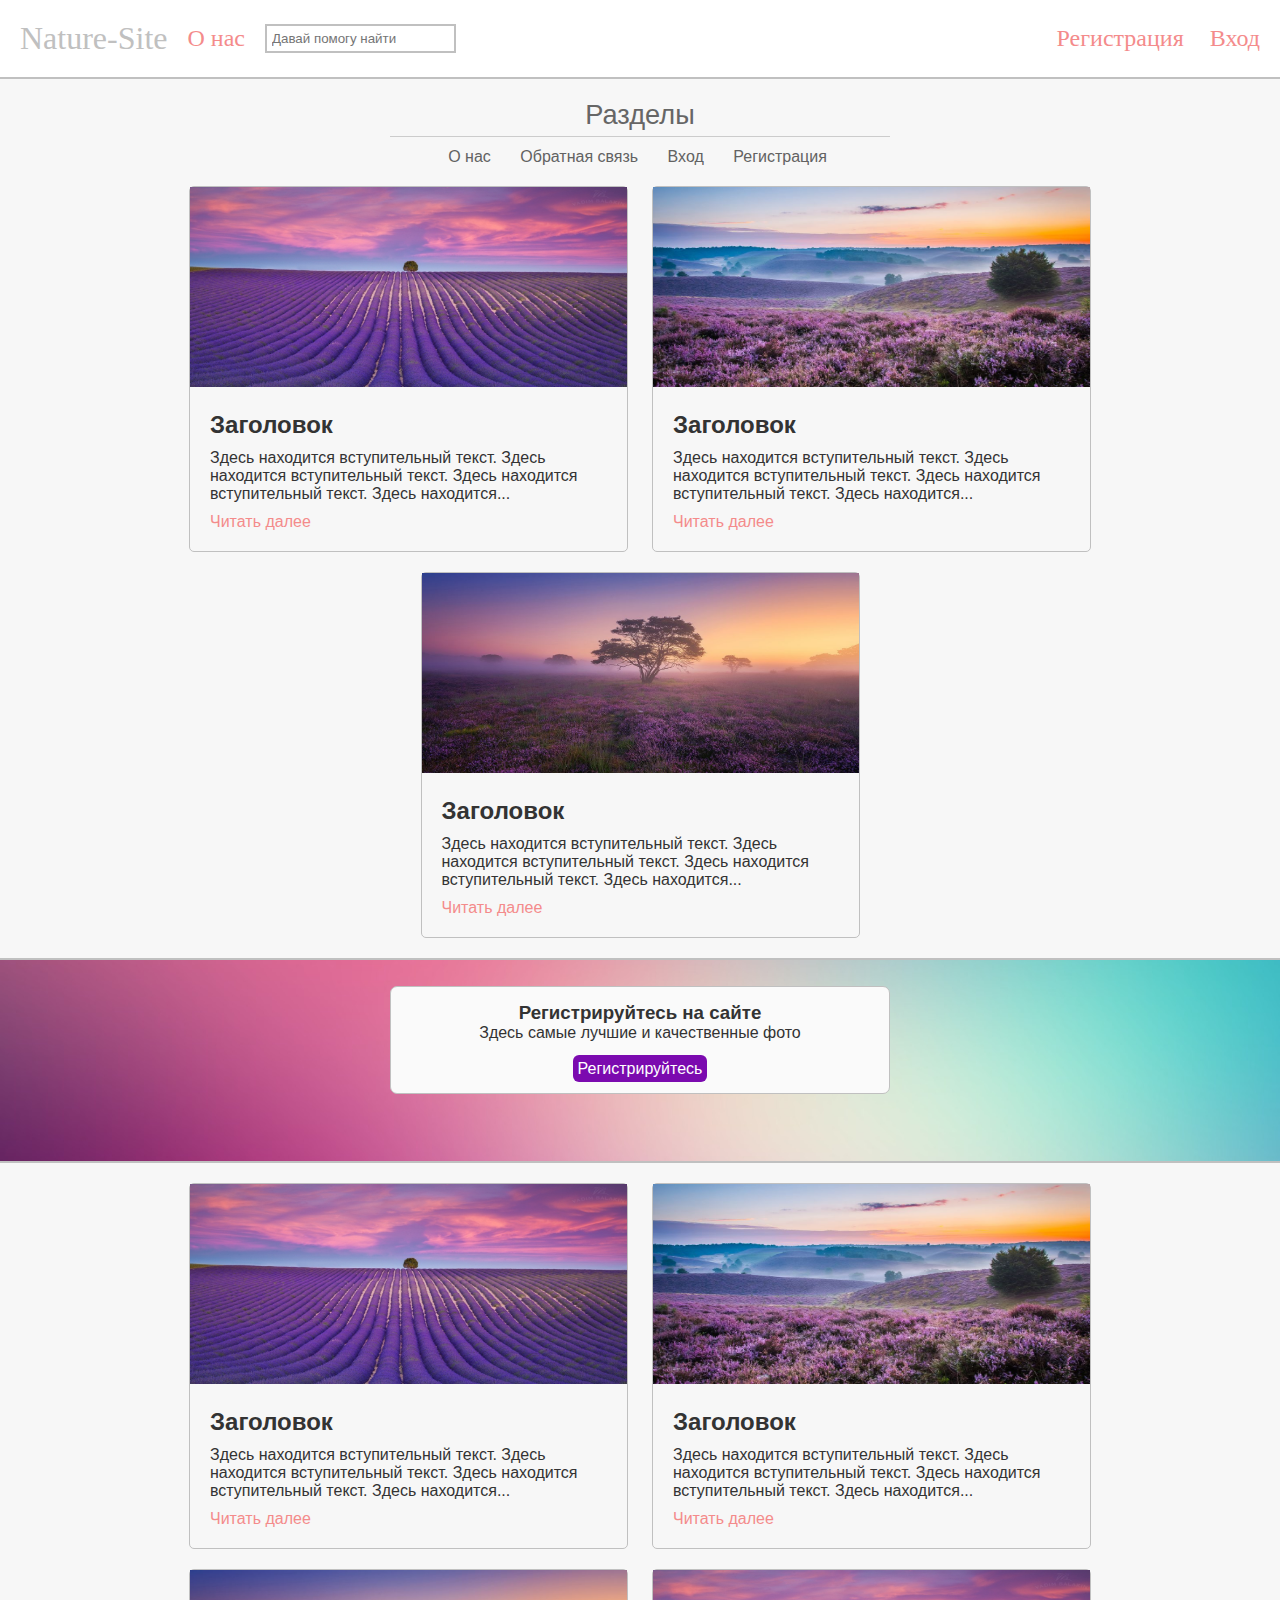
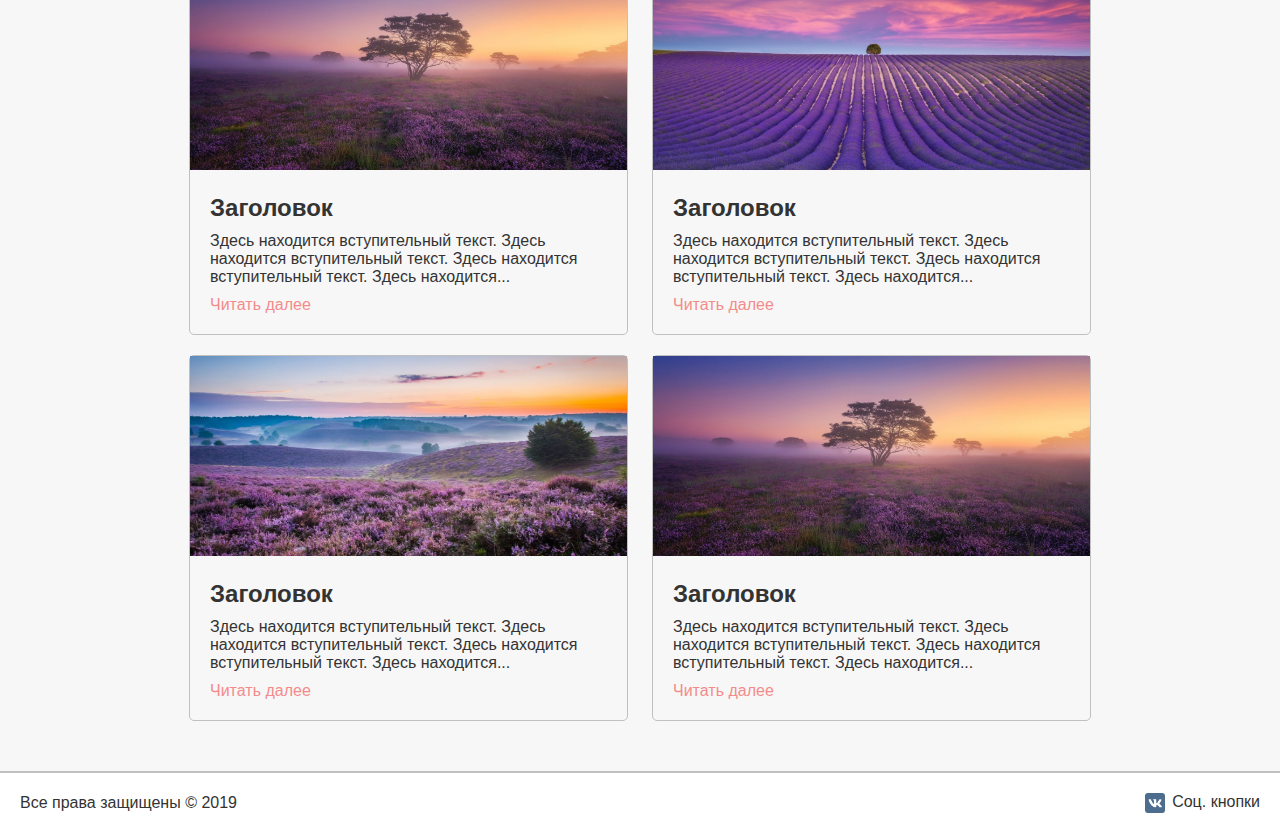
==== index.html @ 9daf1e4a "Add files via upload" ====
<!DOCTYPE HTML>
<html>

<head>
	<title>Nature-Site</title>
	<meta http-equiv="Content-Type" content="text/html" charset="utf-8" />
	<meta name="viewport" content="width=device-width, initial-scale=1">
	<meta name="keywords" content="test, site, website" />
	<meta name="description" contetnt="Этот сайт является пробным" />
	<link href="style.css" rel="stylesheet" type="text/css" />
	<link href="img/star.ico" rel="shortcut icon" type="imagine/x-icon" />
</head>

<body>

	<div class="wrapper">

		<!--ШАПКА-->
		<header class="header">
			<div class="header__left">
				<a href="index.html" title="На главную" id="logo">Nature-Site</a>
				<a href="about.html" title="Информация о нас" class="header__about">О нас</a>
				<input type="search" class="search" placeholder="Давай помогу найти">
			</div>
			<div class="header__right">
				<span class="contact"> <a href="reg.html" title="Зарегестрироваться"> Регистрация </a></span>
				<span class="contact"><a href="auth.html" title="Войти"> Вход </a> </span> </span>
			</div>

		</header>

		<nav class="menu">
			<div class="menu__title">Разделы
				<hr>
			</div>
			<div class="menu__items">
				<a href="about.html">О нас</a>
				<a href="feedback.html">Обратная связь</a>
				<a href="auth.html">Вход</a>
				<a href="reg.html">Регистрация</a>
			</div>
		</nav>


		<div class="main">
			<div class="container">

				<div class="articles">
					<article class="article">
						<img src="img/1.jpg" alt="Изображение" title="Изображение">
						<div class="article__text">
							<h2>Заголовок</h2>
							<p>Здесь находится вступительный текст. Здесь находится вступительный текст. Здесь находится
								вступительный текст. Здесь находится...</p>
							<a href="article.html" title="Посмотреть статью">Читать далее</a>
						</div>
					</article>
					<article class="article">
						<img src="img/2.jpg" alt="Изображение" title="Изображение">
						<div class="article__text">
							<h2>Заголовок</h2>
							<p>Здесь находится вступительный текст. Здесь находится вступительный текст. Здесь находится
								вступительный текст. Здесь находится...</p>
							<a href="article.html" title="Посмотреть статью">Читать далее</a>
						</div>
					</article>
					<article class="article">
						<img src="img/3.jpg" alt="Изображение" title="Изображение">
						<div class="article__text">
							<h2>Заголовок</h2>
							<p>Здесь находится вступительный текст. Здесь находится вступительный текст. Здесь находится
								вступительный текст. Здесь находится...</p>
							<a href="article.html" title="Посмотреть статью">Читать далее</a>
						</div>
					</article>
				</div>
			</div>

			<!--Центральная полоса-->
			<div id="main_soc_block">
				<center>
					<div id="main_soc_block_in">
						<h3>Регистрируйтесь на сайте</h3>
						<p>Здесь самые лучшие и качественные фото </p><br>
						<a href="reg.html" title="Регистрируйтесь">Регистрируйтесь</a>
					</div>
				</center>
				<br><br><br><br>
			</div>

			<!--Конец центральной полосы-->

			<div class="container">
				<div class="articles">
					<article class="article">
						<img src="img/1.jpg" alt="Изображение" title="Изображение">
						<div class="article__text">
							<h2>Заголовок</h2>
							<p>Здесь находится вступительный текст. Здесь находится вступительный текст. Здесь находится
								вступительный текст. Здесь находится...</p>
							<a href="article.html" title="Посмотреть статью">Читать далее</a>
						</div>
					</article>
					<article class="article">
						<img src="img/2.jpg" alt="Изображение" title="Изображение">
						<div class="article__text">
							<h2>Заголовок</h2>
							<p>Здесь находится вступительный текст. Здесь находится вступительный текст. Здесь находится
								вступительный текст. Здесь находится...</p>
							<a href="article.html" title="Посмотреть статью">Читать далее</a>
						</div>
					</article>
					<article class="article">
						<img src="img/3.jpg" alt="Изображение" title="Изображение">
						<div class="article__text">
							<h2>Заголовок</h2>
							<p>Здесь находится вступительный текст. Здесь находится вступительный текст. Здесь находится
								вступительный текст. Здесь находится...</p>
							<a href="article.html" title="Посмотреть статью">Читать далее</a>
						</div>
					</article>
					<article class="article">
						<img src="img/1.jpg" alt="Изображение" title="Изображение">
						<div class="article__text">
							<h2>Заголовок</h2>
							<p>Здесь находится вступительный текст. Здесь находится вступительный текст. Здесь находится
								вступительный текст. Здесь находится...</p>
							<a href="article.html" title="Посмотреть статью">Читать далее</a>
						</div>
					</article>
					<article class="article">
						<img src="img/2.jpg" alt="Изображение" title="Изображение">
						<div class="article__text">
							<h2>Заголовок</h2>
							<p>Здесь находится вступительный текст. Здесь находится вступительный текст. Здесь находится
								вступительный текст. Здесь находится...</p>
							<a href="article.html" title="Посмотреть статью">Читать далее</a>
						</div>
					</article>
					<article class="article">
						<img src="img/3.jpg" alt="Изображение" title="Изображение">
						<div class="article__text">
							<h2>Заголовок</h2>
							<p>Здесь находится вступительный текст. Здесь находится вступительный текст. Здесь находится
								вступительный текст. Здесь находится...</p>
							<a href="article.html" title="Посмотреть статью">Читать далее</a>
						</div>
					</article>
				</div>
			</div>

		</div>

		<footer>
			<span class="footer__left">Все права защищены &copy 2019</span>
			<span class="footer__right vk">Соц. кнопки <img src="img/VK.png" alt="Вконтакте" title="Вконтакте"
					class="vk"></span>
		</footer>
	</div>
</body>

</html>
---- style.css ----
@charset "UTF-8";

*{/*для всего документа*/
	margin:0;
	padding:0;
	outline:none;
}

/*-----------Заново-----------------*/
.wrapper{
	min-height: 100%;
	overflow: hidden;
	display: flex;
	flex-direction: column;
}
.main{
	flex: 1 1 auto;
}
.menu{
	margin: 0 auto;
	text-align: center;
	padding: 20px 0px;
}
.container{
	max-width: 1456px;
   margin: 0 auto;
   padding: 0px 15px;
   box-sizing: content-box;
}
 .articles{
	display: flex;
	margin: 0px -12px;
	flex-wrap: wrap;
	justify-content: center;
 }
 .article__text > *:not(:last-child){
	margin-bottom: 10px;
 }
 .article{
	flex: 0 1 33.333%;
	margin: 0px 12px;
	border: 1px solid silver;
	border-radius: 5px;
	max-width: 437px;
	height: 100%;
	min-width: 300px;
 }
 .article:not(:last-child){
	margin-bottom: 20px;
 }
 .article img{
	width: 100%;
	height: 200px;
 }
 .article__text{
	padding: 20px;
 }
.header{
	display: flex;
	justify-content: space-between;
	align-items: center;
}

.header__left{
	display: flex;
   align-items: center;
	flex-wrap: wrap;
}

footer{
	display: flex;
	justify-content: space-between;
	align-items: center;
	margin-top: 30px;
	flex-wrap: wrap;
	padding: 20px;
	border-top: 2px solid silver;	
}


.header__about{
	font-size: 1.5em;
   font-family: Comic Sans Ms;
   margin-left: 20px;
}

.footer__left{
	margin-right: 15px;
}


/*------------------------*/
html {height:100%;}

body {
	width:100%;
	height:100%;
	color:#333;
	background: #f7f7f7;
	font-size:1em; /*текст будет уменьшаться или увеличиваться в зависимости от того, на каком дивайсе зайдет пользователь на сайт*/
	font-family: sans-serif;
}

header, footer{
	background-color:#fff;
}

header {
	border-bottom: 2px solid silver;
	padding: 20px;
}



footer img{
	width: 10%;
	float:left;
	margin-right: 10px;

}

/*блок для выделения*/
a{
	color:#f48b8b;
	text-decoration: none;
	transition: all.6s ease;
	-moz-transition: all/6s ease;
	-webkit-transition: all/6s ease;
	-ms-transition: all/6s ease;
}

a:hover {
	color:#7760EB;
	text-decoration: none;
	transition: all.6s ease;
	-moz-transition: all/6s ease;
	-webkit-transition: all/6s ease;
	-ms-transition: all/6s ease;
}

a:active {
color:#16F46A; 
}

::selection {background: #F8A5A5; color:#fff};
::-moz-selection {background: #F8A5A5; color:#fff};

img {
	max-width:100%;
	height: auto;
	width:auto\9;
	
}

#logo {
	font-size: 2em;
	font-family: Comic Sans Ms;
	color: silver;
}

.contact {
	font-size: 1.5em;
	font-family: Comic Sans Ms;
	margin-left:20px;
}


.search {
	border: 5px;
	border: 2px solid silver;
	padding: 5px;
	margin-left: 20px;
}

.search:focus {
	border: 2px solid #F8A5A5;
}



img.vk {
	width:20px;
	height:20px;
	float:left;
	margin-right: 7px;
}



#page-wrap{
	min-height: 94%;
	margin-bottom: -10px;
}

#page-wrap:after{
	content="";
	display:block;
}

.menu__title {
	color:#666; /*Цвет текста*/
	font-family: Comic Sans MS, sans-serif;
	font-size: 1.7em;
}

.menu__title hr{
	width:500px;
	margin: 5px auto 10px auto;
}

hr{
	display: block;
	border:0;
	height:1px;
	border-top: 1px solid #ccc;
	margin-top:5px;
	padding: 0;
}

.menu__items a{
	padding:5px 10px;
	border-radius: 5px;
	margin-right: 5px;
	color:#626262;
	
}

.menu__items a:hover {background-color:#ECE0E0;}

#wrapper {
	float:left;
	width:100%;
	margin-top: 20px;
}








#wrapper article img {
	width:100%;
	height:200px;
	border-radius: 5px 5px 0px 0px;
	border-bottom: 3px solid silver;
	margin-bottom: 10px;
}








/*центральный блок нашего класса*/
#main_soc_block {
	width: 100%;
	padding: 2% 0; /*высота и ширина*/
	border-bottom: 2px solid silver;
	border-top: 2px solid silver;
	margin: 20px 0; /*высота и ширина*/
	float: left;
	background: url(img/fon2.jpg) repeat-x center;
	height: 150px;
}

#main_soc_block_in {
	text-align: center;
	padding: 15px;
	background-color: #fafafa;
	border: 1px solid silver;
	border-radius: 7px;
	width:500px;
	max-width: 98%;
	box-sizing: border-box;
}

#main_soc_block_in a{
	padding: 5px;
	background-color: #7B0AAF;
	border-radius:6px;
	color:white;

}

#main_soc_block_in a:hover{
	background-color: #BA3E90
}

/*Страница О нас*/
#about__articles{
	display: flex;
	flex-wrap: wrap;
}
#columnLeft {
	width: 60%;
	background-color: #fafafa;
	border-radius: 5px;
	border: 1px solid silver;
	box-sizing: border-box;  /*чтобы границы не выходила за пределы*/
	padding: 1%;
	min-width: 582px;
}
#columnRight {
	width: 30%;
	float: left;
	margin-left: 5%;
	background-color: #fafafa;
	border-radius: 5px;
	border: 1px solid silver;
	box-sizing: border-box;  /*чтобы границы не выходила за пределы*/
	padding: 1%;
	min-width: 291px;
}


@media (max-width:1000px){
	#about__articles{
		display: flex;
		flex-direction: column;
	}
	#about__articles > *:not(:last-child){
		margin-bottom: 20px;
	}
	#columnLeft {
		width: 100%;
		min-width: 280px;
	}
	#columnRight {
		width: 100%;
		margin-left: 0;
		min-width: 280px;
	}
}

/*Страница - обратная связь*/

/*Стили для формы*/

form {
	display: flex;
	flex-direction: column;
}

form > *{
	width: 100%;
}
.feedback__form{
	margin-top: 20px;
	display: flex;
   justify-content: center;
	padding: 0px 15px;
}

form input{
	width:400px;
	border: 5px;
	border: 2px solid silver;
	padding: 5px;
	float: left;
	clear: both;
	margin-bottom: 10px;
	background-color: #fafafa;
}
form input:focus, form textarea:focus {
	border: 2px solid #F8A5A5;
}

form label {
	float: left;
	width:100%;
	margin-bottom: 10px;
}

form textarea {
	width: 390px;
	float: left;
	clear:both;
	background-color: #fafafa;
	border:2px solid silver;
	border-radius: 5px;
	padding: 10px;
	font-size: 1.5em;
}


form #send {
	float: left;
	padding:7px;
	background-color: #EE6464;
	border-radius:5px;
	margin-top: 10px;
	font-size: 1.5em;
	color: white;
	cursor:pointer;
}

form #send:hover {
	background-color: #746767
}
@media (max-width: 440px){
	form input, form textarea{
		width: 100%;
	}
	form{
		width: 90%;
	}
}

/*Страница читать далее*/
#article__more{
	width: 100%;
	background-color: #fafafa;
	border-radius: 5px;
	border: 1px solid silver;
	box-sizing: border-box;  /*чтобы границы не выходила за пределы*/
	padding: 1%;
}

/*------------*/
@media (max-width: 1394px){
	.article{
		flex: 0 1 50%;
	}
}
@media (max-width: 696px){
	.search{
		margin-left: 0px;
	}
}

@media (max-width: 440px){
	.header{
		flex-direction: column;
		align-items: center;
	}
	.contact:not(:last-child){
		margin-left: 0px;
	}
	.header__left{
		justify-content: center;
	}
}
@media (max-width: 510px){
	.menu__title hr{
		width:300px;
		text-align: center;
	}
}


@media (max-width: 406px){
	.footer__left{
		margin-bottom: 5px;
	}
	footer{
		justify-content: center;
		padding: 15px;
	}
}
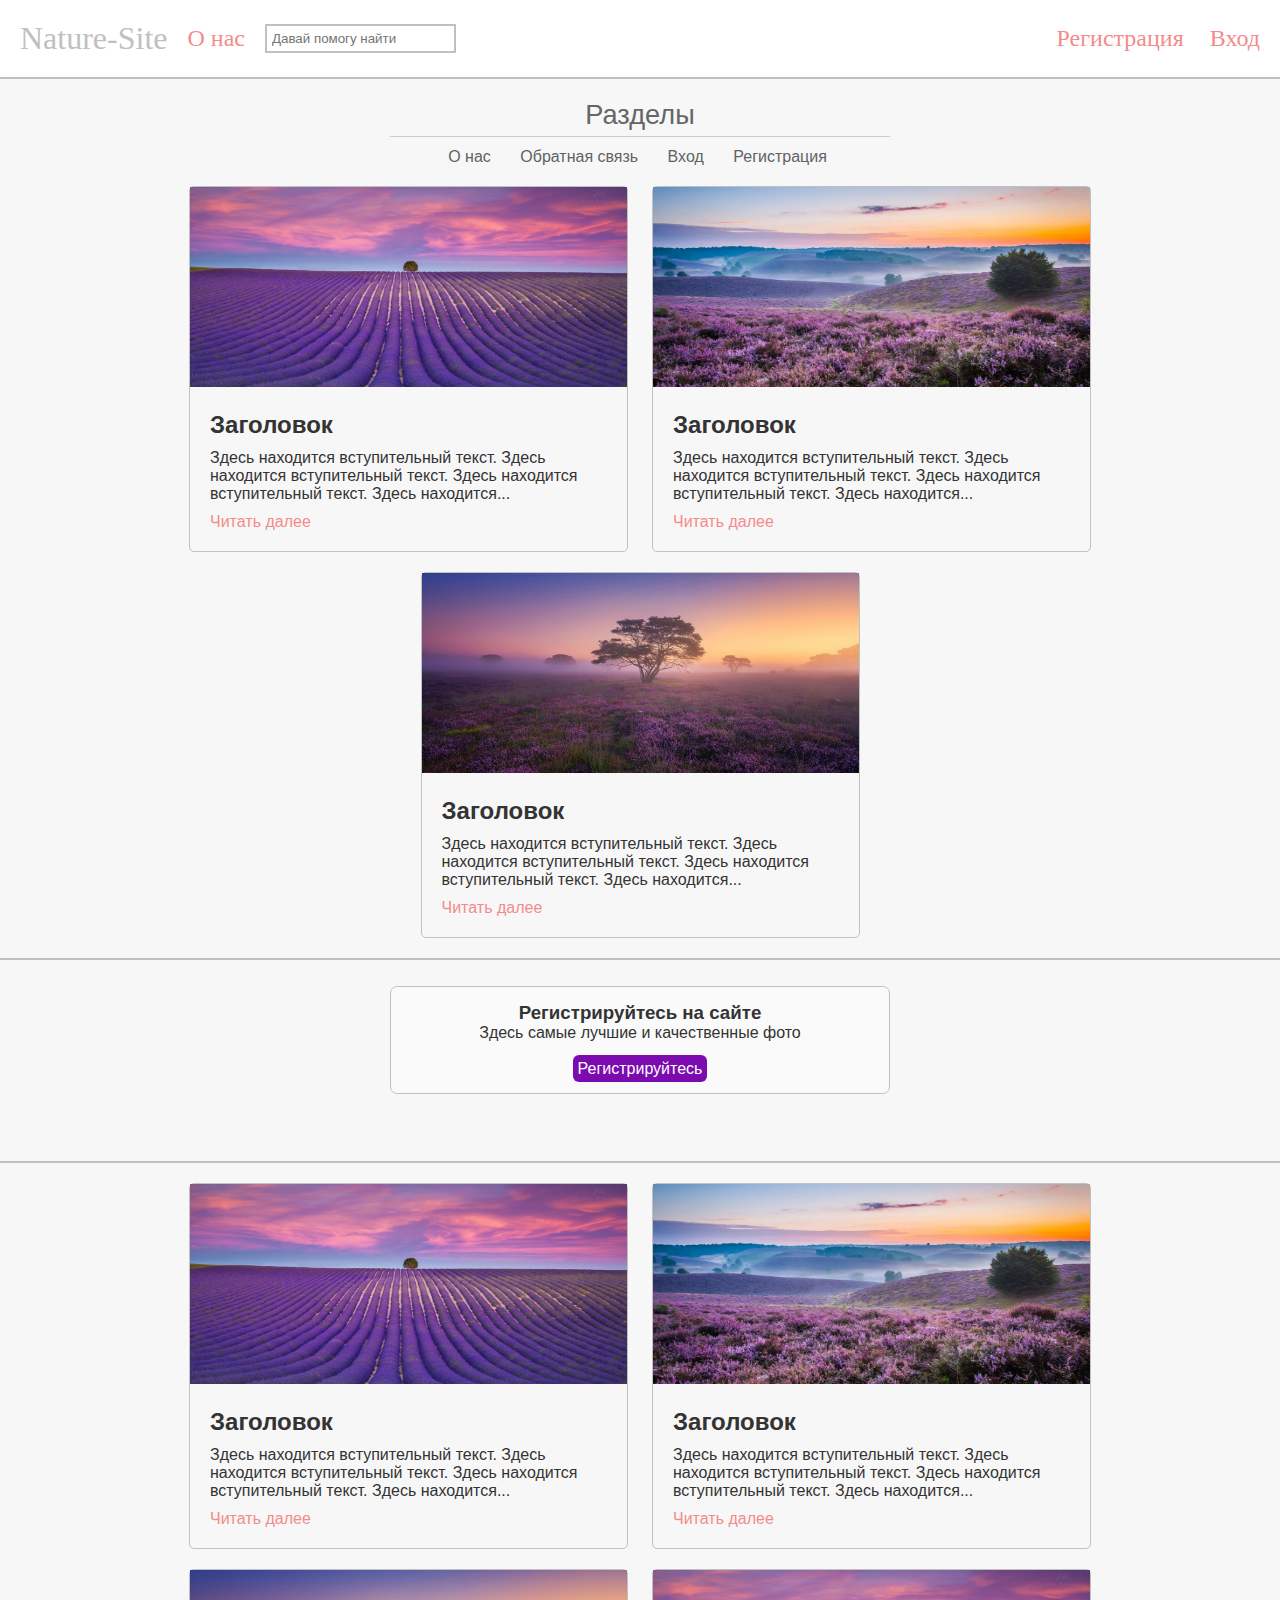
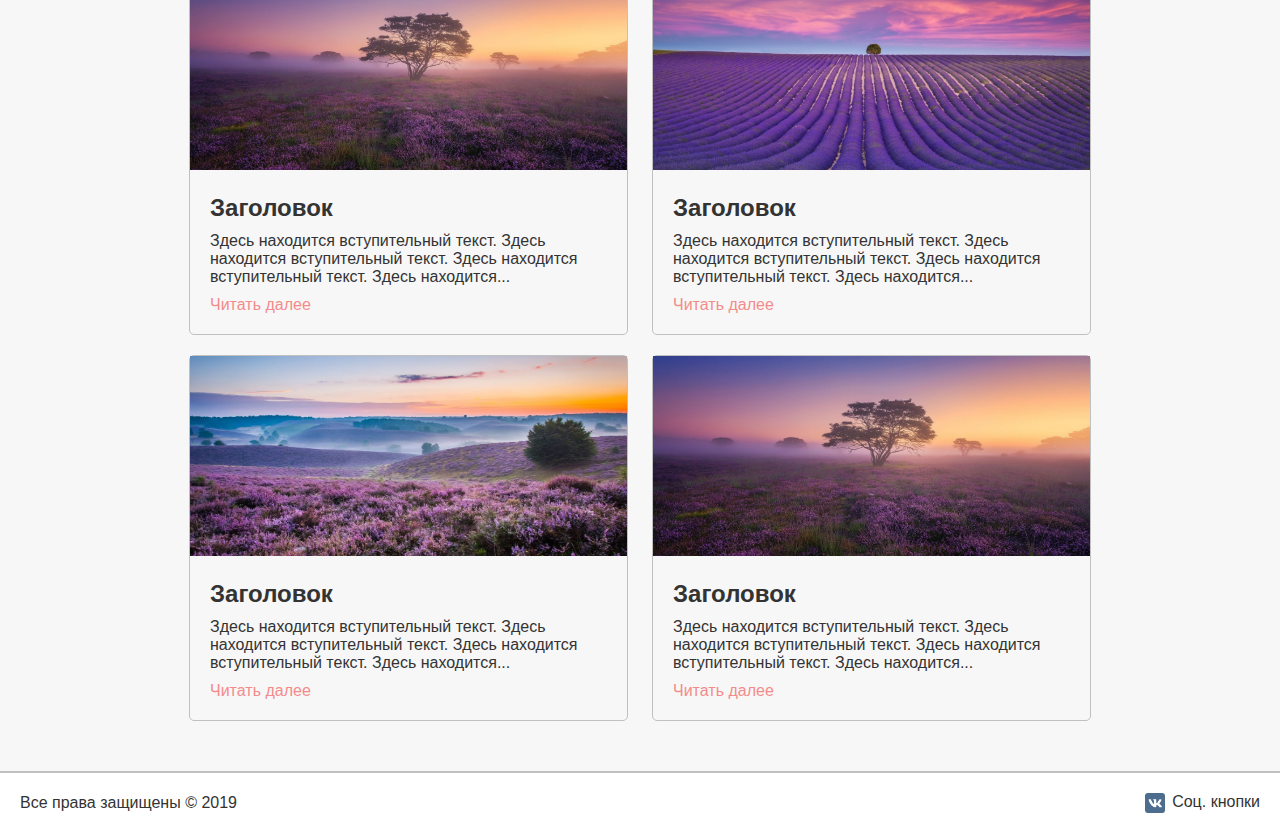
==== commit e4cf1dd7: "Add files via upload" ====
--- a/index.html
+++ b/index.html
@@ -7,7 +7,7 @@
 	<meta name="viewport" content="width=device-width, initial-scale=1">
 	<meta name="keywords" content="test, site, website" />
 	<meta name="description" contetnt="Этот сайт является пробным" />
-	<link href="style.css" rel="stylesheet" type="text/css" />
+	<link href="css/style.css" rel="stylesheet" type="text/css" />
 	<link href="img/star.ico" rel="shortcut icon" type="imagine/x-icon" />
 </head>
 
@@ -19,7 +19,7 @@
 		<header class="header">
 			<div class="header__left">
 				<a href="index.html" title="На главную" id="logo">Nature-Site</a>
-				<a href="about.html" title="Информация о нас" class="header__about">О нас</a>
+				<a href="html/about.html" title="Информация о нас" class="header__about">О нас</a>
 				<input type="search" class="search" placeholder="Давай помогу найти">
 			</div>
 			<div class="header__right">
@@ -34,10 +34,10 @@
 				<hr>
 			</div>
 			<div class="menu__items">
-				<a href="about.html">О нас</a>
-				<a href="feedback.html">Обратная связь</a>
-				<a href="auth.html">Вход</a>
-				<a href="reg.html">Регистрация</a>
+				<a href="html/about.html">О нас</a>
+				<a href="html/feedback.html">Обратная связь</a>
+				<a href="html/auth.html">Вход</a>
+				<a href="html/reg.html">Регистрация</a>
 			</div>
 		</nav>
 
@@ -52,7 +52,7 @@
 							<h2>Заголовок</h2>
 							<p>Здесь находится вступительный текст. Здесь находится вступительный текст. Здесь находится
 								вступительный текст. Здесь находится...</p>
-							<a href="article.html" title="Посмотреть статью">Читать далее</a>
+							<a href="html/article.html" title="Посмотреть статью">Читать далее</a>
 						</div>
 					</article>
 					<article class="article">
@@ -61,7 +61,7 @@
 							<h2>Заголовок</h2>
 							<p>Здесь находится вступительный текст. Здесь находится вступительный текст. Здесь находится
 								вступительный текст. Здесь находится...</p>
-							<a href="article.html" title="Посмотреть статью">Читать далее</a>
+							<a href="html/article.html" title="Посмотреть статью">Читать далее</a>
 						</div>
 					</article>
 					<article class="article">
@@ -70,7 +70,7 @@
 							<h2>Заголовок</h2>
 							<p>Здесь находится вступительный текст. Здесь находится вступительный текст. Здесь находится
 								вступительный текст. Здесь находится...</p>
-							<a href="article.html" title="Посмотреть статью">Читать далее</a>
+							<a href="html/article.html" title="Посмотреть статью">Читать далее</a>
 						</div>
 					</article>
 				</div>
@@ -98,7 +98,7 @@
 							<h2>Заголовок</h2>
 							<p>Здесь находится вступительный текст. Здесь находится вступительный текст. Здесь находится
 								вступительный текст. Здесь находится...</p>
-							<a href="article.html" title="Посмотреть статью">Читать далее</a>
+							<a href="html/article.html" title="Посмотреть статью">Читать далее</a>
 						</div>
 					</article>
 					<article class="article">
@@ -107,7 +107,7 @@
 							<h2>Заголовок</h2>
 							<p>Здесь находится вступительный текст. Здесь находится вступительный текст. Здесь находится
 								вступительный текст. Здесь находится...</p>
-							<a href="article.html" title="Посмотреть статью">Читать далее</a>
+							<a href="html/article.html" title="Посмотреть статью">Читать далее</a>
 						</div>
 					</article>
 					<article class="article">
@@ -116,7 +116,7 @@
 							<h2>Заголовок</h2>
 							<p>Здесь находится вступительный текст. Здесь находится вступительный текст. Здесь находится
 								вступительный текст. Здесь находится...</p>
-							<a href="article.html" title="Посмотреть статью">Читать далее</a>
+							<a href="html/article.html" title="Посмотреть статью">Читать далее</a>
 						</div>
 					</article>
 					<article class="article">
@@ -125,7 +125,7 @@
 							<h2>Заголовок</h2>
 							<p>Здесь находится вступительный текст. Здесь находится вступительный текст. Здесь находится
 								вступительный текст. Здесь находится...</p>
-							<a href="article.html" title="Посмотреть статью">Читать далее</a>
+							<a href="html/article.html" title="Посмотреть статью">Читать далее</a>
 						</div>
 					</article>
 					<article class="article">
@@ -134,7 +134,7 @@
 							<h2>Заголовок</h2>
 							<p>Здесь находится вступительный текст. Здесь находится вступительный текст. Здесь находится
 								вступительный текст. Здесь находится...</p>
-							<a href="article.html" title="Посмотреть статью">Читать далее</a>
+							<a href="html/article.html" title="Посмотреть статью">Читать далее</a>
 						</div>
 					</article>
 					<article class="article">
@@ -143,7 +143,7 @@
 							<h2>Заголовок</h2>
 							<p>Здесь находится вступительный текст. Здесь находится вступительный текст. Здесь находится
 								вступительный текст. Здесь находится...</p>
-							<a href="article.html" title="Посмотреть статью">Читать далее</a>
+							<a href="html/article.html" title="Посмотреть статью">Читать далее</a>
 						</div>
 					</article>
 				</div>
--- a/css/style.css
+++ b/css/style.css
@@ -0,0 +1,464 @@
+@charset "UTF-8";
+
+*{/*для всего документа*/
+	margin:0;
+	padding:0;
+	outline:none;
+}
+
+/*-----------Заново-----------------*/
+.wrapper{
+	min-height: 100%;
+	overflow: hidden;
+	display: flex;
+	flex-direction: column;
+}
+.main{
+	flex: 1 1 auto;
+}
+.menu{
+	margin: 0 auto;
+	text-align: center;
+	padding: 20px 0px;
+}
+.container{
+	max-width: 1456px;
+   margin: 0 auto;
+   padding: 0px 15px;
+   box-sizing: content-box;
+}
+ .articles{
+	display: flex;
+	margin: 0px -12px;
+	flex-wrap: wrap;
+	justify-content: center;
+ }
+ .article__text > *:not(:last-child){
+	margin-bottom: 10px;
+ }
+ .article{
+	flex: 0 1 33.333%;
+	margin: 0px 12px;
+	border: 1px solid silver;
+	border-radius: 5px;
+	max-width: 437px;
+	height: 100%;
+	min-width: 300px;
+ }
+ .article:not(:last-child){
+	margin-bottom: 20px;
+ }
+ .article img{
+	width: 100%;
+	height: 200px;
+ }
+ .article__text{
+	padding: 20px;
+ }
+.header{
+	display: flex;
+	justify-content: space-between;
+	align-items: center;
+}
+
+.header__left{
+	display: flex;
+   align-items: center;
+	flex-wrap: wrap;
+}
+
+footer{
+	display: flex;
+	justify-content: space-between;
+	align-items: center;
+	margin-top: 30px;
+	flex-wrap: wrap;
+	padding: 20px;
+	border-top: 2px solid silver;	
+}
+
+
+.header__about{
+	font-size: 1.5em;
+   font-family: Comic Sans Ms;
+   margin-left: 20px;
+}
+
+.footer__left{
+	margin-right: 15px;
+}
+
+
+/*------------------------*/
+html {height:100%;}
+
+body {
+	width:100%;
+	height:100%;
+	color:#333;
+	background: #f7f7f7;
+	font-size:1em; /*текст будет уменьшаться или увеличиваться в зависимости от того, на каком дивайсе зайдет пользователь на сайт*/
+	font-family: sans-serif;
+}
+
+header, footer{
+	background-color:#fff;
+}
+
+header {
+	border-bottom: 2px solid silver;
+	padding: 20px;
+}
+
+
+
+footer img{
+	width: 10%;
+	float:left;
+	margin-right: 10px;
+
+}
+
+/*блок для выделения*/
+a{
+	color:#f48b8b;
+	text-decoration: none;
+	transition: all.6s ease;
+	-moz-transition: all/6s ease;
+	-webkit-transition: all/6s ease;
+	-ms-transition: all/6s ease;
+}
+
+a:hover {
+	color:#7760EB;
+	text-decoration: none;
+	transition: all.6s ease;
+	-moz-transition: all/6s ease;
+	-webkit-transition: all/6s ease;
+	-ms-transition: all/6s ease;
+}
+
+a:active {
+color:#16F46A; 
+}
+
+::selection {background: #F8A5A5; color:#fff};
+::-moz-selection {background: #F8A5A5; color:#fff};
+
+img {
+	max-width:100%;
+	height: auto;
+	width:auto\9;
+	
+}
+
+#logo {
+	font-size: 2em;
+	font-family: Comic Sans Ms;
+	color: silver;
+}
+
+.contact {
+	font-size: 1.5em;
+	font-family: Comic Sans Ms;
+	margin-left:20px;
+}
+
+
+.search {
+	border: 5px;
+	border: 2px solid silver;
+	padding: 5px;
+	margin-left: 20px;
+}
+
+.search:focus {
+	border: 2px solid #F8A5A5;
+}
+
+
+
+img.vk {
+	width:20px;
+	height:20px;
+	float:left;
+	margin-right: 7px;
+}
+
+
+
+#page-wrap{
+	min-height: 94%;
+	margin-bottom: -10px;
+}
+
+#page-wrap:after{
+	content="";
+	display:block;
+}
+
+.menu__title {
+	color:#666; /*Цвет текста*/
+	font-family: Comic Sans MS, sans-serif;
+	font-size: 1.7em;
+}
+
+.menu__title hr{
+	width:500px;
+	margin: 5px auto 10px auto;
+}
+
+hr{
+	display: block;
+	border:0;
+	height:1px;
+	border-top: 1px solid #ccc;
+	margin-top:5px;
+	padding: 0;
+}
+
+.menu__items a{
+	padding:5px 10px;
+	border-radius: 5px;
+	margin-right: 5px;
+	color:#626262;
+	
+}
+
+.menu__items a:hover {background-color:#ECE0E0;}
+
+#wrapper {
+	float:left;
+	width:100%;
+	margin-top: 20px;
+}
+
+
+
+
+
+
+
+
+#wrapper article img {
+	width:100%;
+	height:200px;
+	border-radius: 5px 5px 0px 0px;
+	border-bottom: 3px solid silver;
+	margin-bottom: 10px;
+}
+
+
+
+
+
+
+
+
+/*центральный блок нашего класса*/
+#main_soc_block {
+	width: 100%;
+	padding: 2% 0; /*высота и ширина*/
+	border-bottom: 2px solid silver;
+	border-top: 2px solid silver;
+	margin: 20px 0; /*высота и ширина*/
+	float: left;
+	background: url(img/fon2.jpg) repeat-x center;
+	height: 150px;
+}
+
+#main_soc_block_in {
+	text-align: center;
+	padding: 15px;
+	background-color: #fafafa;
+	border: 1px solid silver;
+	border-radius: 7px;
+	width:500px;
+	max-width: 98%;
+	box-sizing: border-box;
+}
+
+#main_soc_block_in a{
+	padding: 5px;
+	background-color: #7B0AAF;
+	border-radius:6px;
+	color:white;
+
+}
+
+#main_soc_block_in a:hover{
+	background-color: #BA3E90
+}
+
+/*Страница О нас*/
+#about__articles{
+	display: flex;
+	flex-wrap: wrap;
+}
+#columnLeft {
+	width: 60%;
+	background-color: #fafafa;
+	border-radius: 5px;
+	border: 1px solid silver;
+	box-sizing: border-box;  /*чтобы границы не выходила за пределы*/
+	padding: 1%;
+	min-width: 582px;
+}
+#columnRight {
+	width: 30%;
+	float: left;
+	margin-left: 5%;
+	background-color: #fafafa;
+	border-radius: 5px;
+	border: 1px solid silver;
+	box-sizing: border-box;  /*чтобы границы не выходила за пределы*/
+	padding: 1%;
+	min-width: 291px;
+}
+
+
+@media (max-width:1000px){
+	#about__articles{
+		display: flex;
+		flex-direction: column;
+	}
+	#about__articles > *:not(:last-child){
+		margin-bottom: 20px;
+	}
+	#columnLeft {
+		width: 100%;
+		min-width: 280px;
+	}
+	#columnRight {
+		width: 100%;
+		margin-left: 0;
+		min-width: 280px;
+	}
+}
+
+/*Страница - обратная связь*/
+
+/*Стили для формы*/
+
+form {
+	display: flex;
+	flex-direction: column;
+}
+
+form > *{
+	width: 100%;
+}
+.feedback__form{
+	margin-top: 20px;
+	display: flex;
+   justify-content: center;
+	padding: 0px 15px;
+}
+
+form input{
+	width:400px;
+	border: 5px;
+	border: 2px solid silver;
+	padding: 5px;
+	float: left;
+	clear: both;
+	margin-bottom: 10px;
+	background-color: #fafafa;
+}
+form input:focus, form textarea:focus {
+	border: 2px solid #F8A5A5;
+}
+
+form label {
+	float: left;
+	width:100%;
+	margin-bottom: 10px;
+}
+
+form textarea {
+	width: 390px;
+	float: left;
+	clear:both;
+	background-color: #fafafa;
+	border:2px solid silver;
+	border-radius: 5px;
+	padding: 10px;
+	font-size: 1.5em;
+}
+
+
+form #send {
+	float: left;
+	padding:7px;
+	background-color: #EE6464;
+	border-radius:5px;
+	margin-top: 10px;
+	font-size: 1.5em;
+	color: white;
+	cursor:pointer;
+}
+
+form #send:hover {
+	background-color: #746767
+}
+@media (max-width: 440px){
+	form input, form textarea{
+		width: 100%;
+	}
+	form{
+		width: 90%;
+	}
+}
+
+/*Страница читать далее*/
+#article__more{
+	width: 100%;
+	background-color: #fafafa;
+	border-radius: 5px;
+	border: 1px solid silver;
+	box-sizing: border-box;  /*чтобы границы не выходила за пределы*/
+	padding: 1%;
+}
+
+/*------------*/
+@media (max-width: 1394px){
+	.article{
+		flex: 0 1 50%;
+	}
+}
+@media (max-width: 696px){
+	.search{
+		margin-left: 0px;
+	}
+}
+
+@media (max-width: 440px){
+	.header{
+		flex-direction: column;
+		align-items: center;
+	}
+	.contact:not(:last-child){
+		margin-left: 0px;
+	}
+	.header__left{
+		justify-content: center;
+	}
+}
+@media (max-width: 510px){
+	.menu__title hr{
+		width:300px;
+		text-align: center;
+	}
+}
+
+
+@media (max-width: 406px){
+	.footer__left{
+		margin-bottom: 5px;
+	}
+	footer{
+		justify-content: center;
+		padding: 15px;
+	}
+}
+
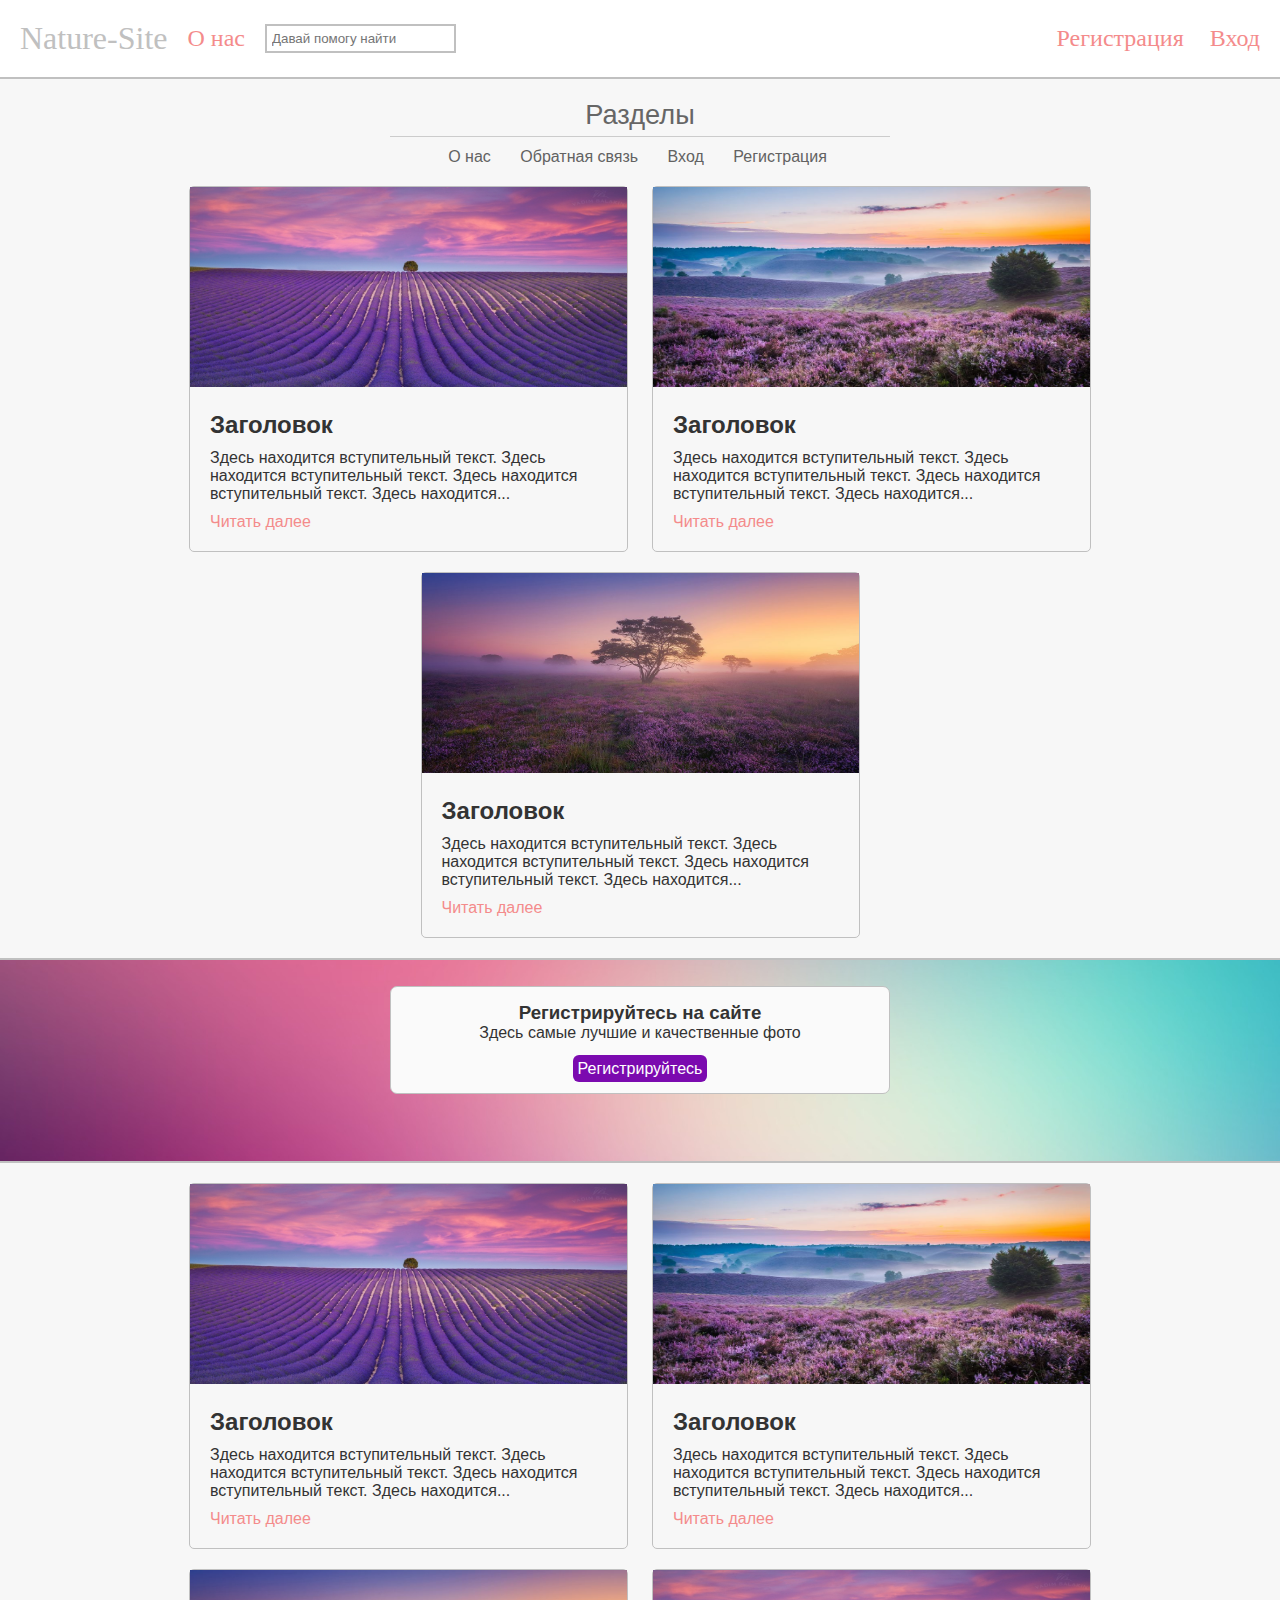
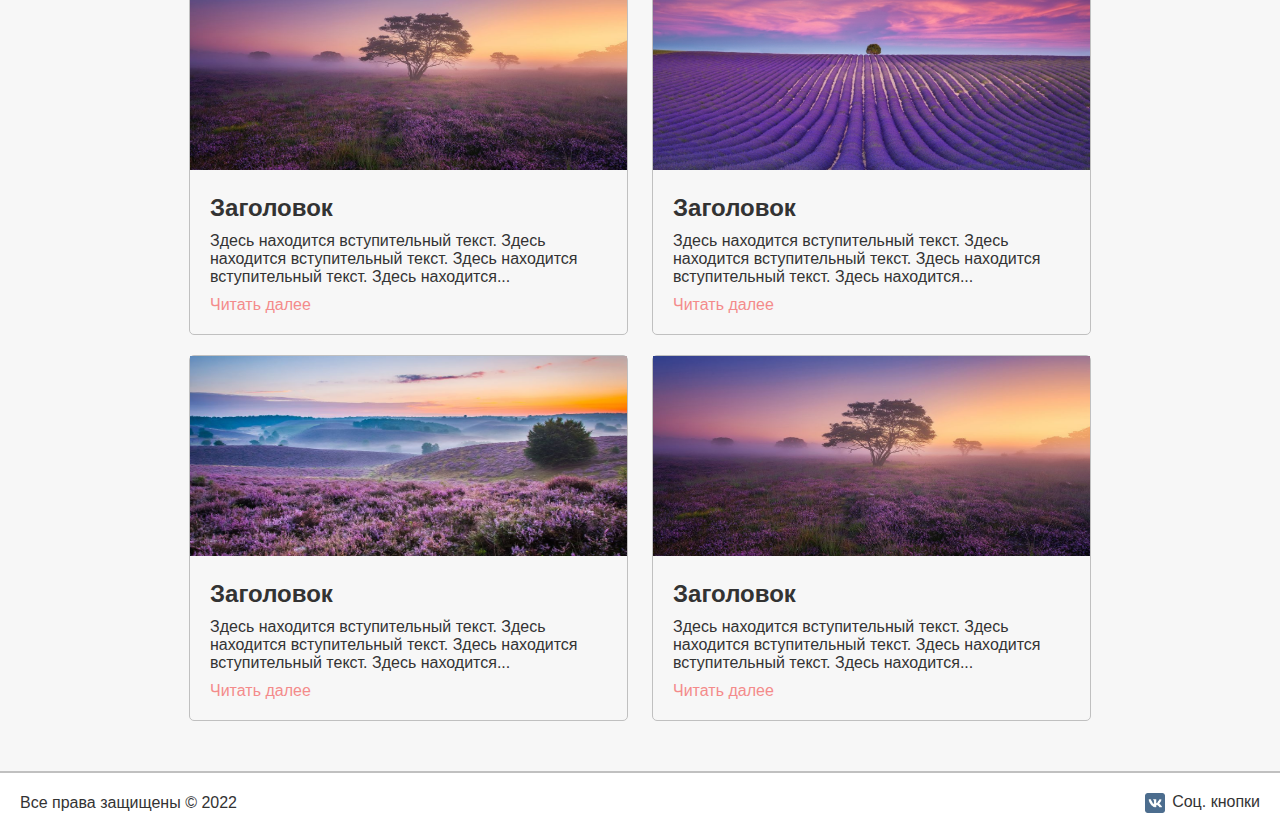
==== commit 6c86cf08: "Update index.html" ====
--- a/index.html
+++ b/index.html
@@ -8,7 +8,7 @@
 	<meta name="keywords" content="test, site, website" />
 	<meta name="description" contetnt="Этот сайт является пробным" />
 	<link href="css/style.css" rel="stylesheet" type="text/css" />
-	<link href="img/star.ico" rel="shortcut icon" type="imagine/x-icon" />
+	<link href="img/leaf.ico" rel="shortcut icon" type="imagine/x-icon" />
 </head>
 
 <body>
@@ -82,7 +82,7 @@
 					<div id="main_soc_block_in">
 						<h3>Регистрируйтесь на сайте</h3>
 						<p>Здесь самые лучшие и качественные фото </p><br>
-						<a href="reg.html" title="Регистрируйтесь">Регистрируйтесь</a>
+						<a href="html/reg.html" title="Регистрируйтесь">Регистрируйтесь</a>
 					</div>
 				</center>
 				<br><br><br><br>
@@ -152,11 +152,11 @@
 		</div>
 
 		<footer>
-			<span class="footer__left">Все права защищены &copy 2019</span>
+			<span class="footer__left">Все права защищены &copy 2022</span>
 			<span class="footer__right vk">Соц. кнопки <img src="img/VK.png" alt="Вконтакте" title="Вконтакте"
 					class="vk"></span>
 		</footer>
 	</div>
 </body>
 
-</html>+</html>
--- a/css/style.css
+++ b/css/style.css
@@ -263,7 +263,7 @@
 	border-top: 2px solid silver;
 	margin: 20px 0; /*высота и ширина*/
 	float: left;
-	background: url(img/fon2.jpg) repeat-x center;
+	background: url(../img/fon2.jpg) repeat-x center;
 	height: 150px;
 }
 
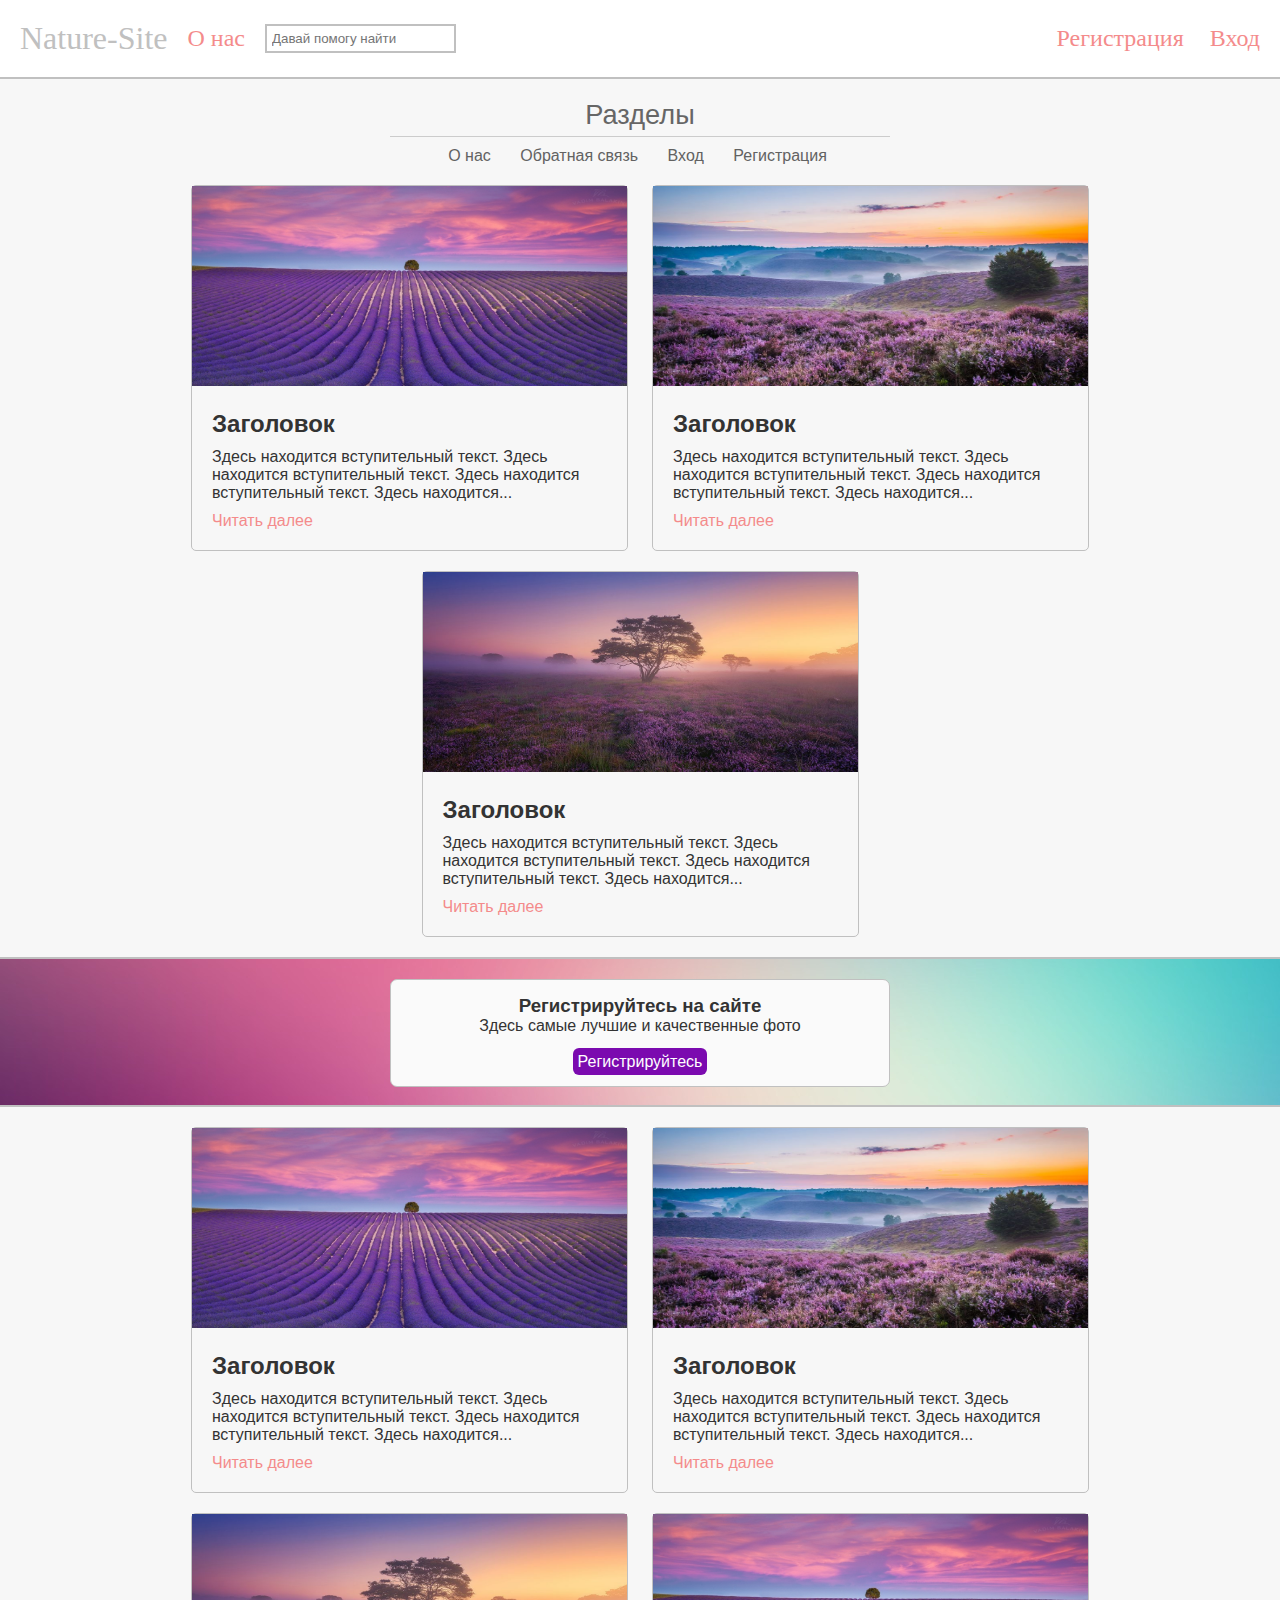
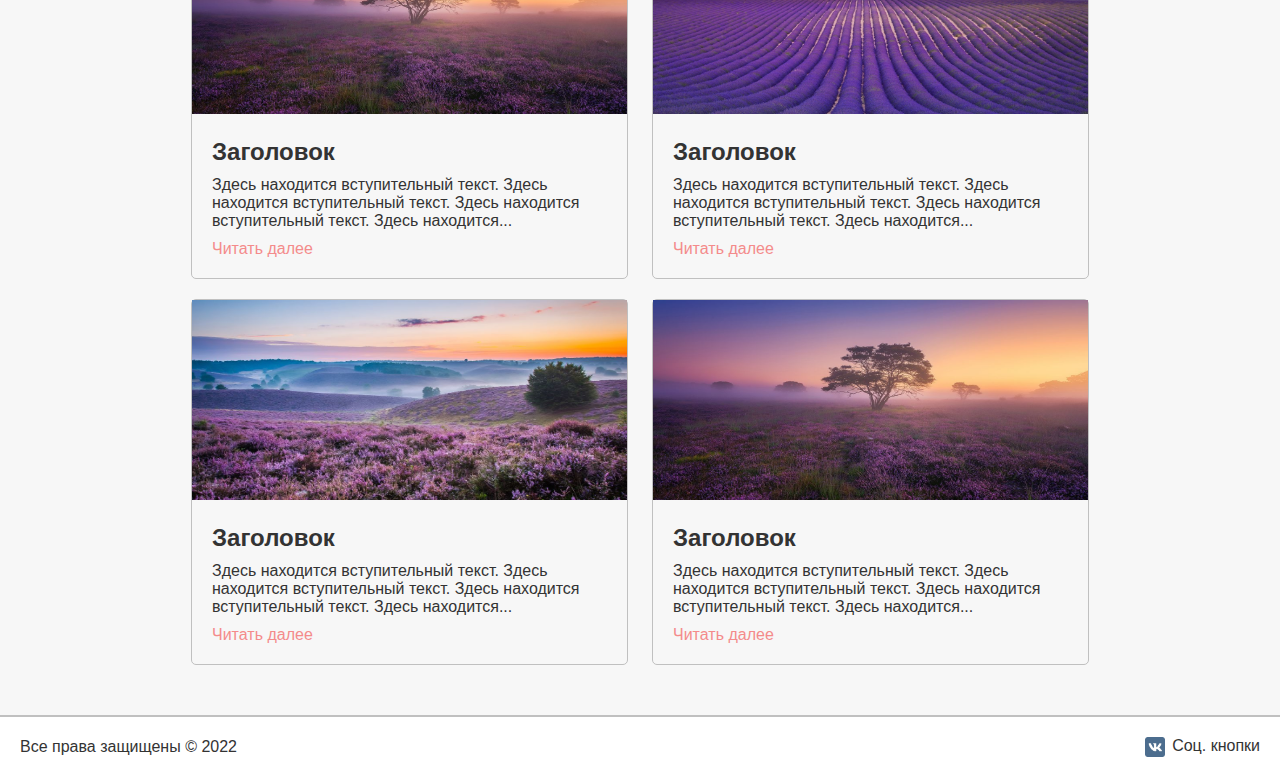
==== commit 85b1b485: "Update index.html" ====
--- a/index.html
+++ b/index.html
@@ -23,8 +23,8 @@
 				<input type="search" class="search" placeholder="Давай помогу найти">
 			</div>
 			<div class="header__right">
-				<span class="contact"> <a href="reg.html" title="Зарегестрироваться"> Регистрация </a></span>
-				<span class="contact"><a href="auth.html" title="Войти"> Вход </a> </span> </span>
+				<span class="contact"> <a href="html/reg.html" title="Зарегестрироваться"> Регистрация </a></span>
+				<span class="contact"><a href="html/auth.html" title="Войти"> Вход </a> </span> </span>
 			</div>
 
 		</header>
--- a/css/style.css
+++ b/css/style.css
@@ -4,6 +4,7 @@
 	margin:0;
 	padding:0;
 	outline:none;
+	box-sizing: border-box;
 }
 
 /*-----------Заново-----------------*/
@@ -258,7 +259,7 @@
 /*центральный блок нашего класса*/
 #main_soc_block {
 	width: 100%;
-	padding: 2% 0; /*высота и ширина*/
+	padding: 20px 0;/*высота и ширина*/
 	border-bottom: 2px solid silver;
 	border-top: 2px solid silver;
 	margin: 20px 0; /*высота и ширина*/
